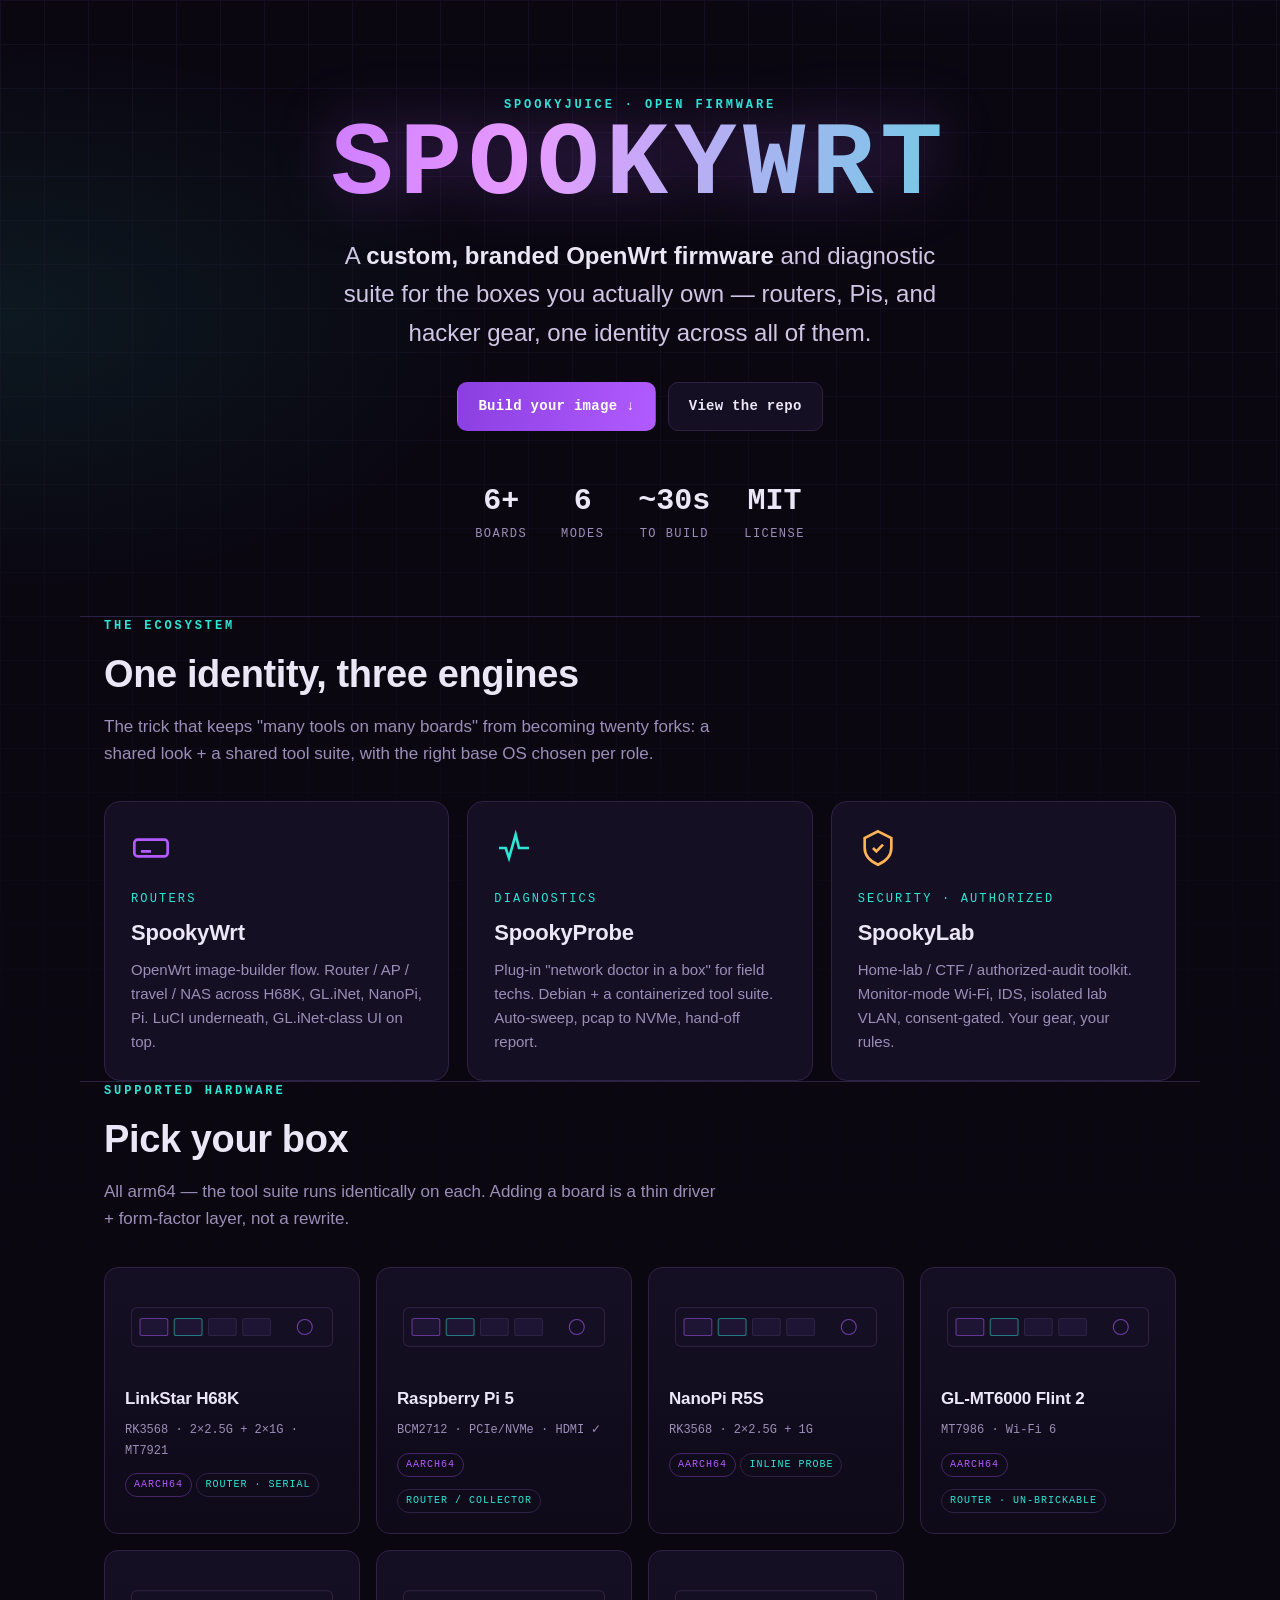
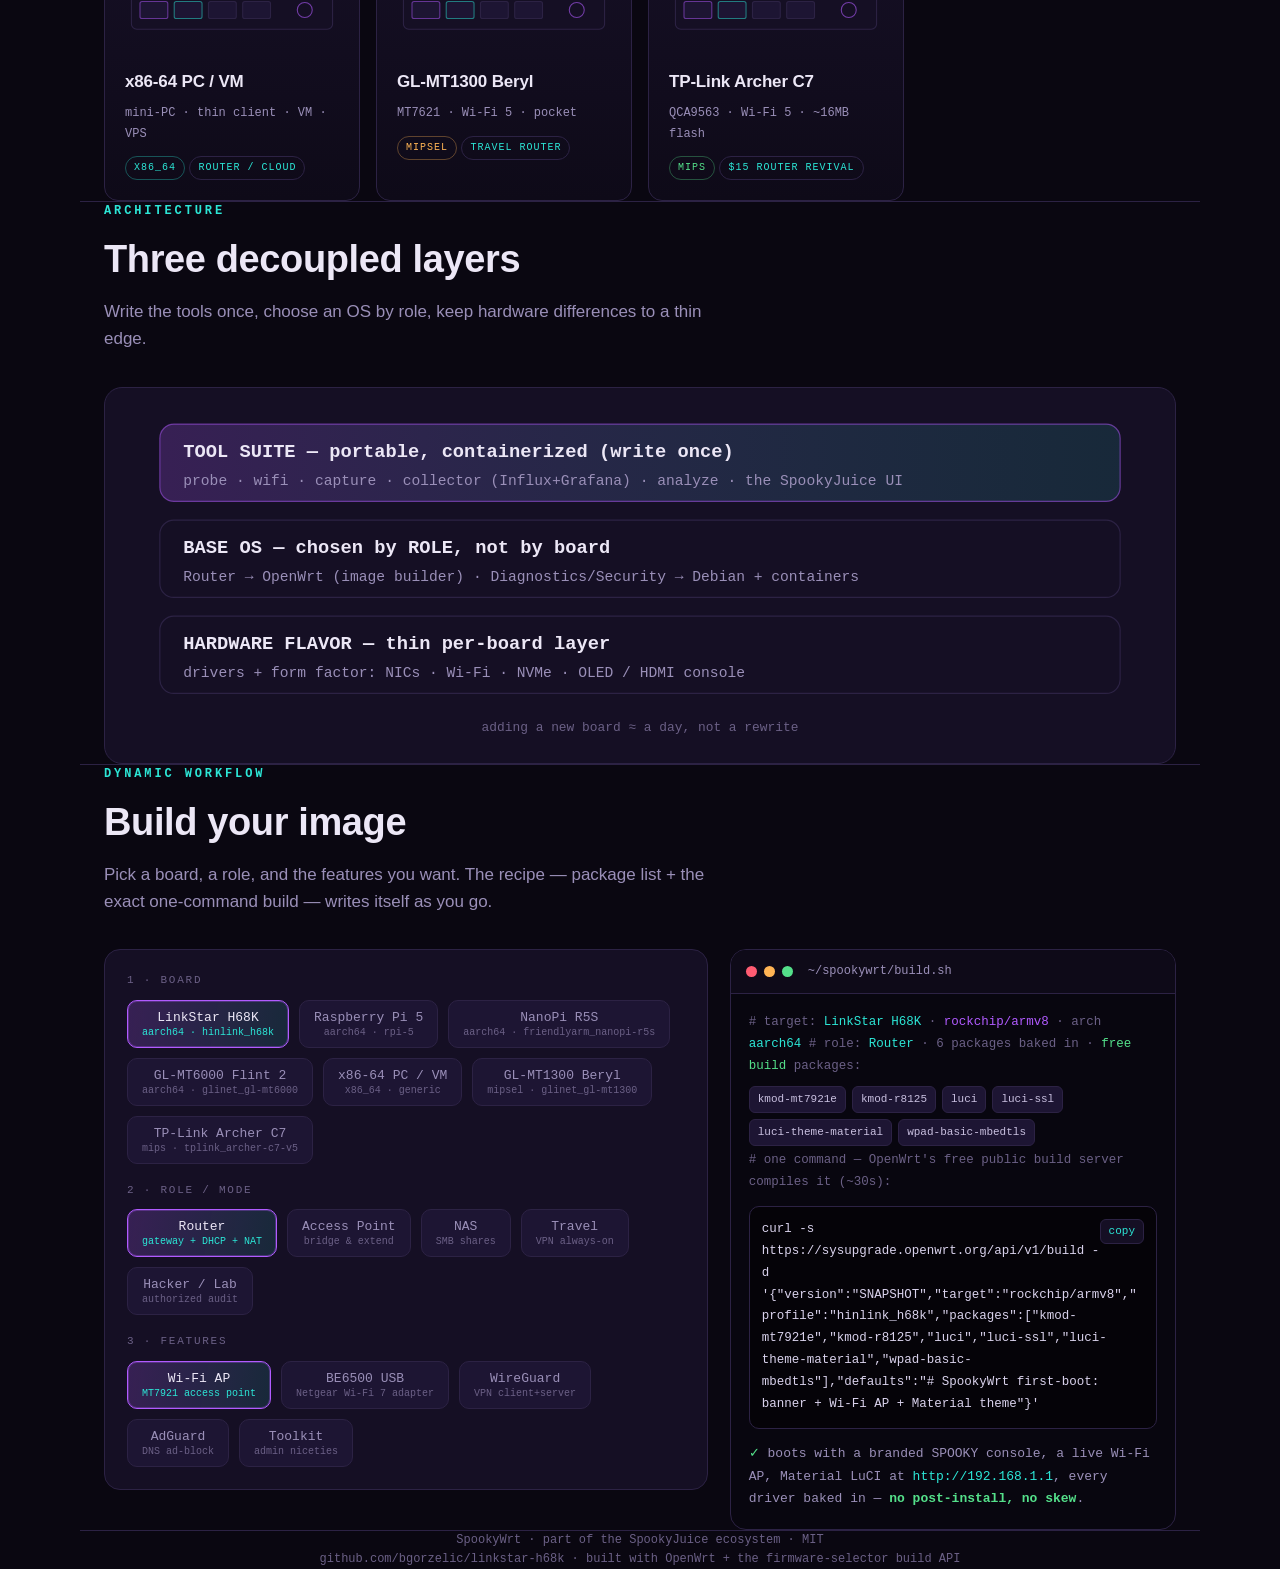
==== index.html @ 817afaa2 "chore(pages): add root redirect to the showcase + .nojekyll for static serving Root index.html redir" ====
<!DOCTYPE html>
<html lang="en">
<head>
  <meta charset="utf-8">
  <meta name="viewport" content="width=device-width, initial-scale=1">
  <meta http-equiv="refresh" content="0; url=./showcase/">
  <link rel="canonical" href="./showcase/">
  <title>SpookyWrt — LinkStar H68K (RK3568)</title>
</head>
<body style="background:#0a0711;color:#ece7f6;font-family:-apple-system,Segoe UI,Roboto,sans-serif;text-align:center;padding:20vh 24px">
  Redirecting to the <a href="./showcase/" style="color:#2ce6d6">SpookyWrt showcase</a>…
</body>
</html>
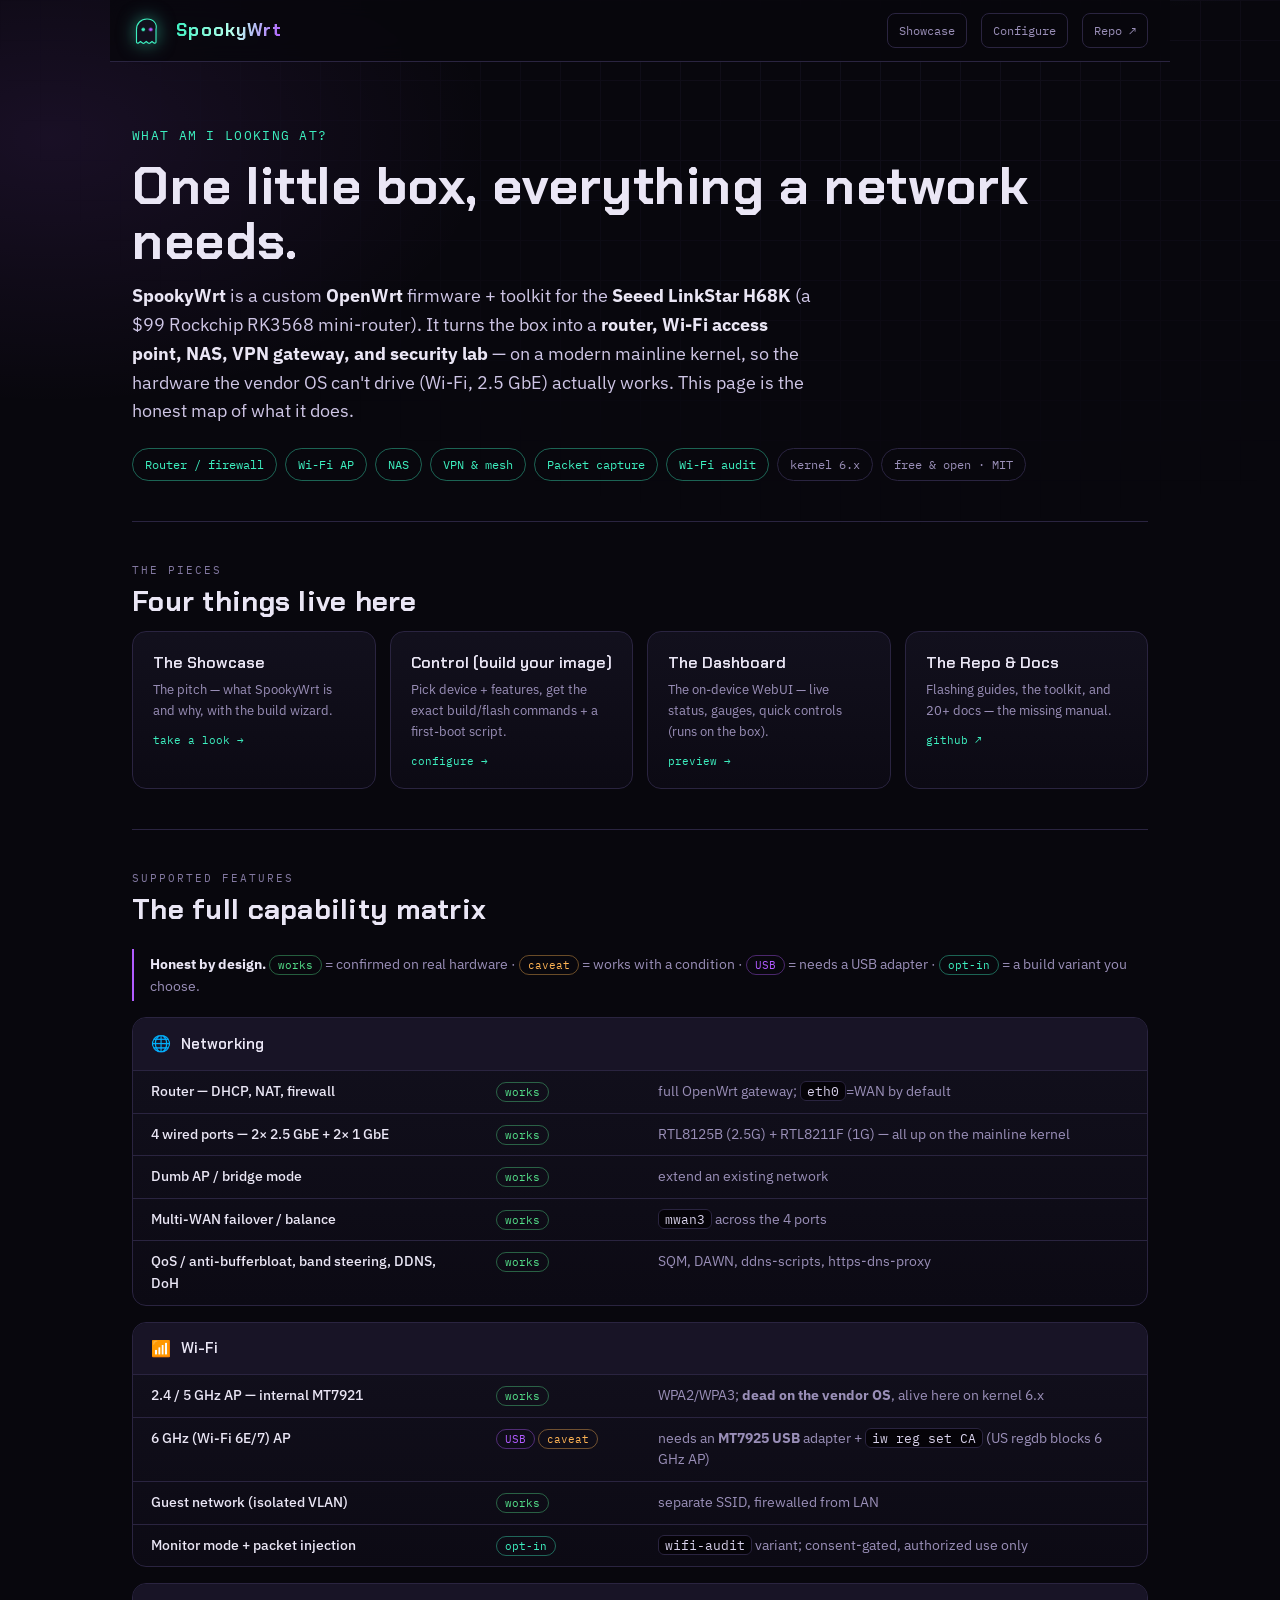
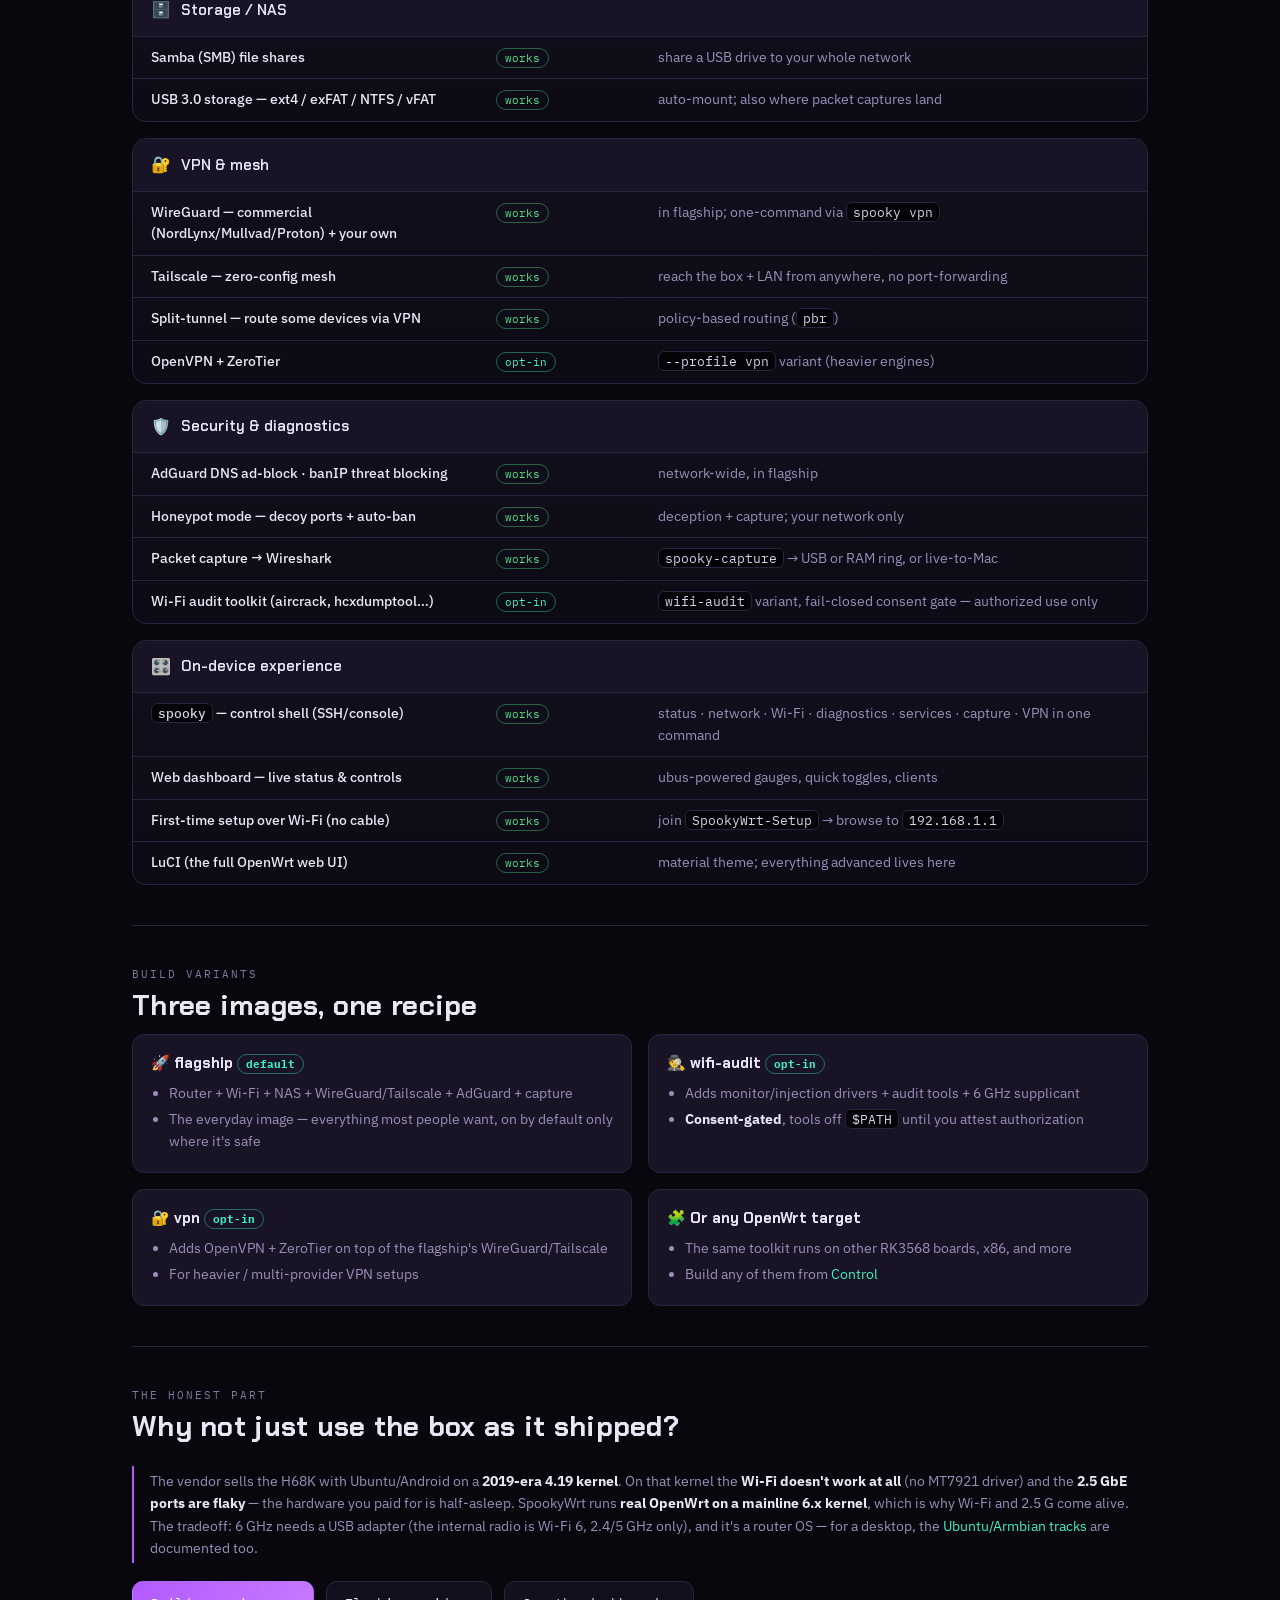
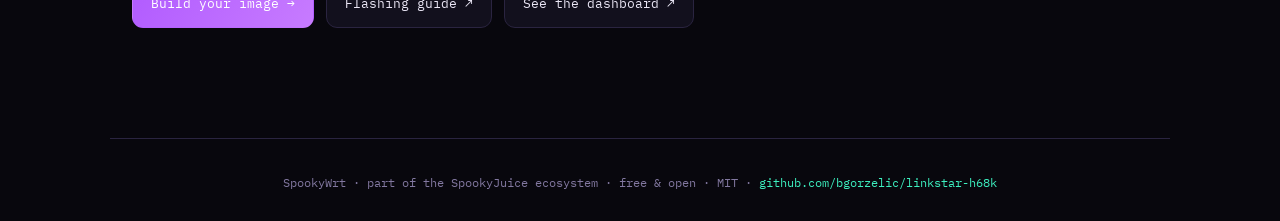
==== commit 05eaae35: "feat(site): add an Overview page answering 'what am I looking at?' + make it the homepage New overvi" ====
--- a/index.html
+++ b/index.html
@@ -3,11 +3,11 @@
 <head>
   <meta charset="utf-8">
   <meta name="viewport" content="width=device-width, initial-scale=1">
-  <meta http-equiv="refresh" content="0; url=./showcase/">
-  <link rel="canonical" href="./showcase/">
+  <meta http-equiv="refresh" content="0; url=./overview/">
+  <link rel="canonical" href="./overview/">
   <title>SpookyWrt — LinkStar H68K (RK3568)</title>
 </head>
-<body style="background:#0a0711;color:#ece7f6;font-family:-apple-system,Segoe UI,Roboto,sans-serif;text-align:center;padding:20vh 24px">
-  Redirecting to the <a href="./showcase/" style="color:#2ce6d6">SpookyWrt showcase</a>…
+<body style="background:#08070d;color:#eae6f5;font-family:-apple-system,Segoe UI,Roboto,sans-serif;text-align:center;padding:20vh 24px">
+  Redirecting to the <a href="./overview/" style="color:#3df0c0">SpookyWrt overview</a>…
 </body>
 </html>
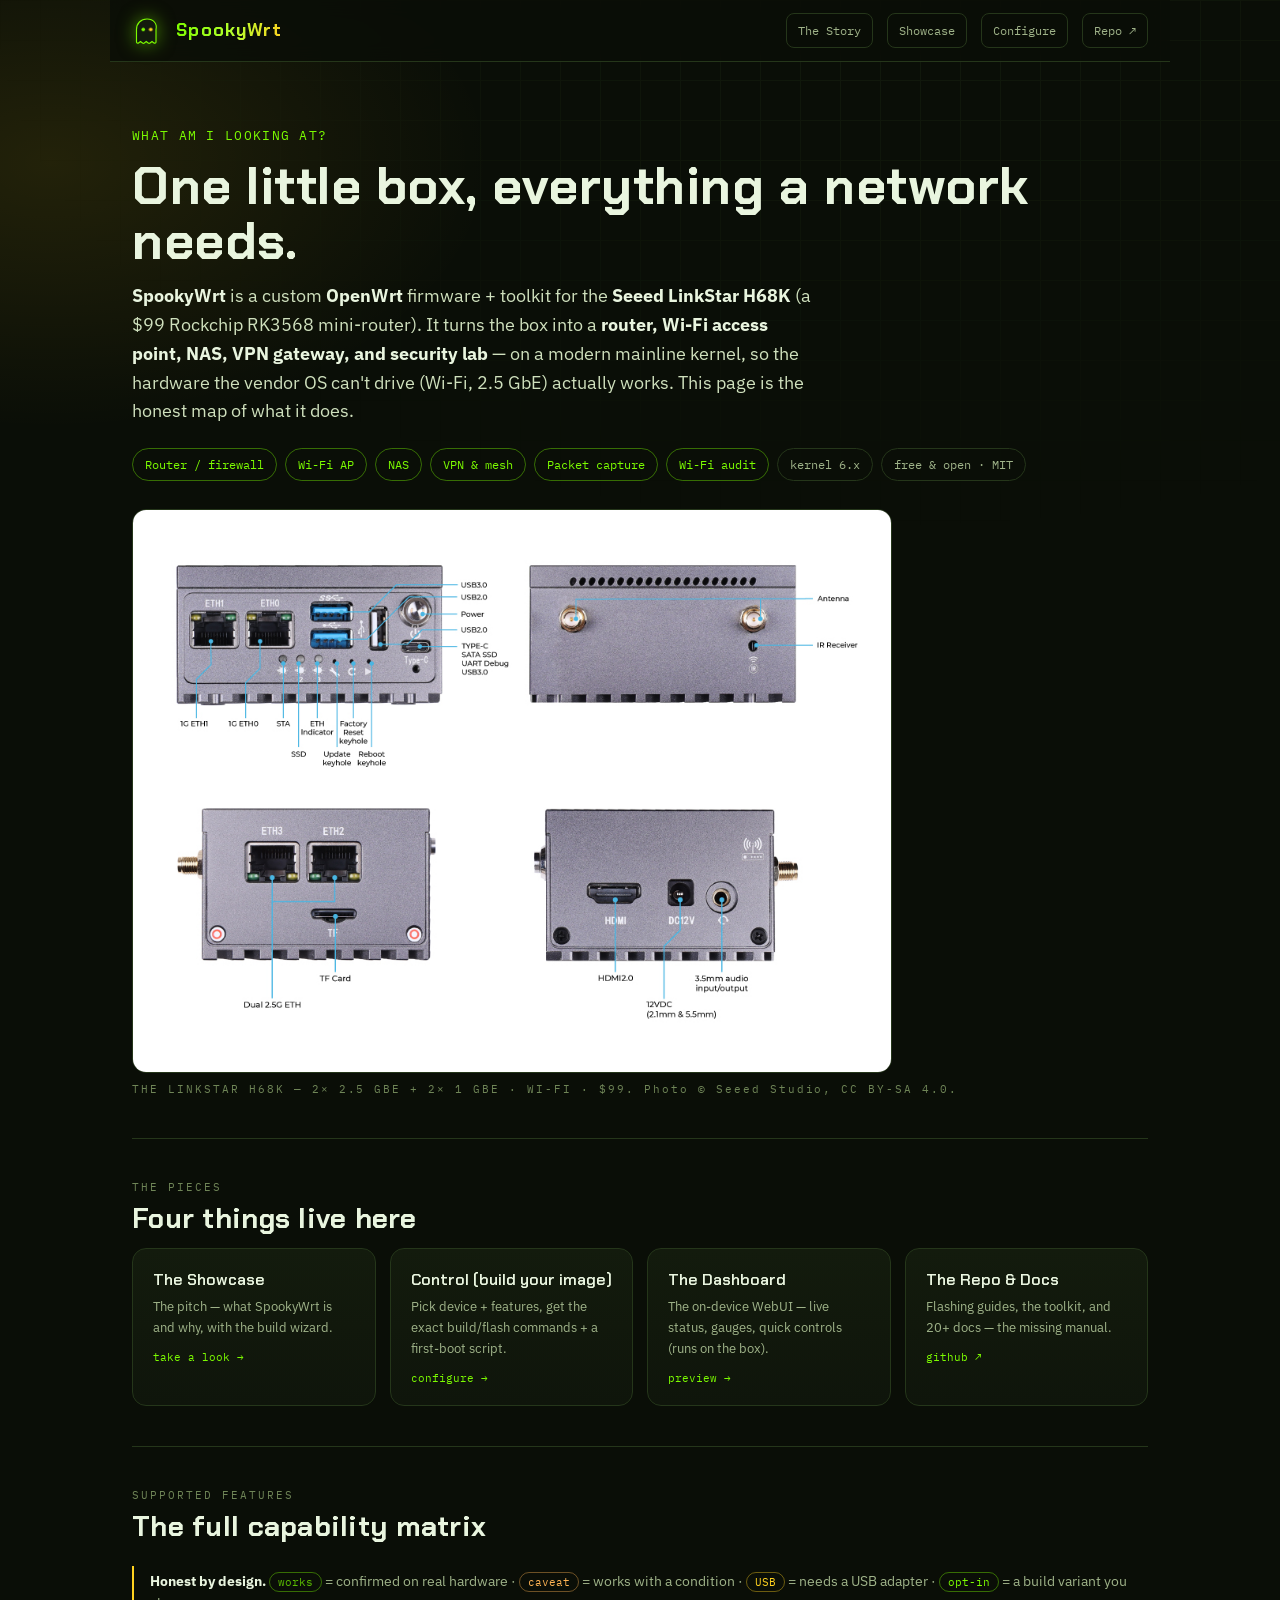
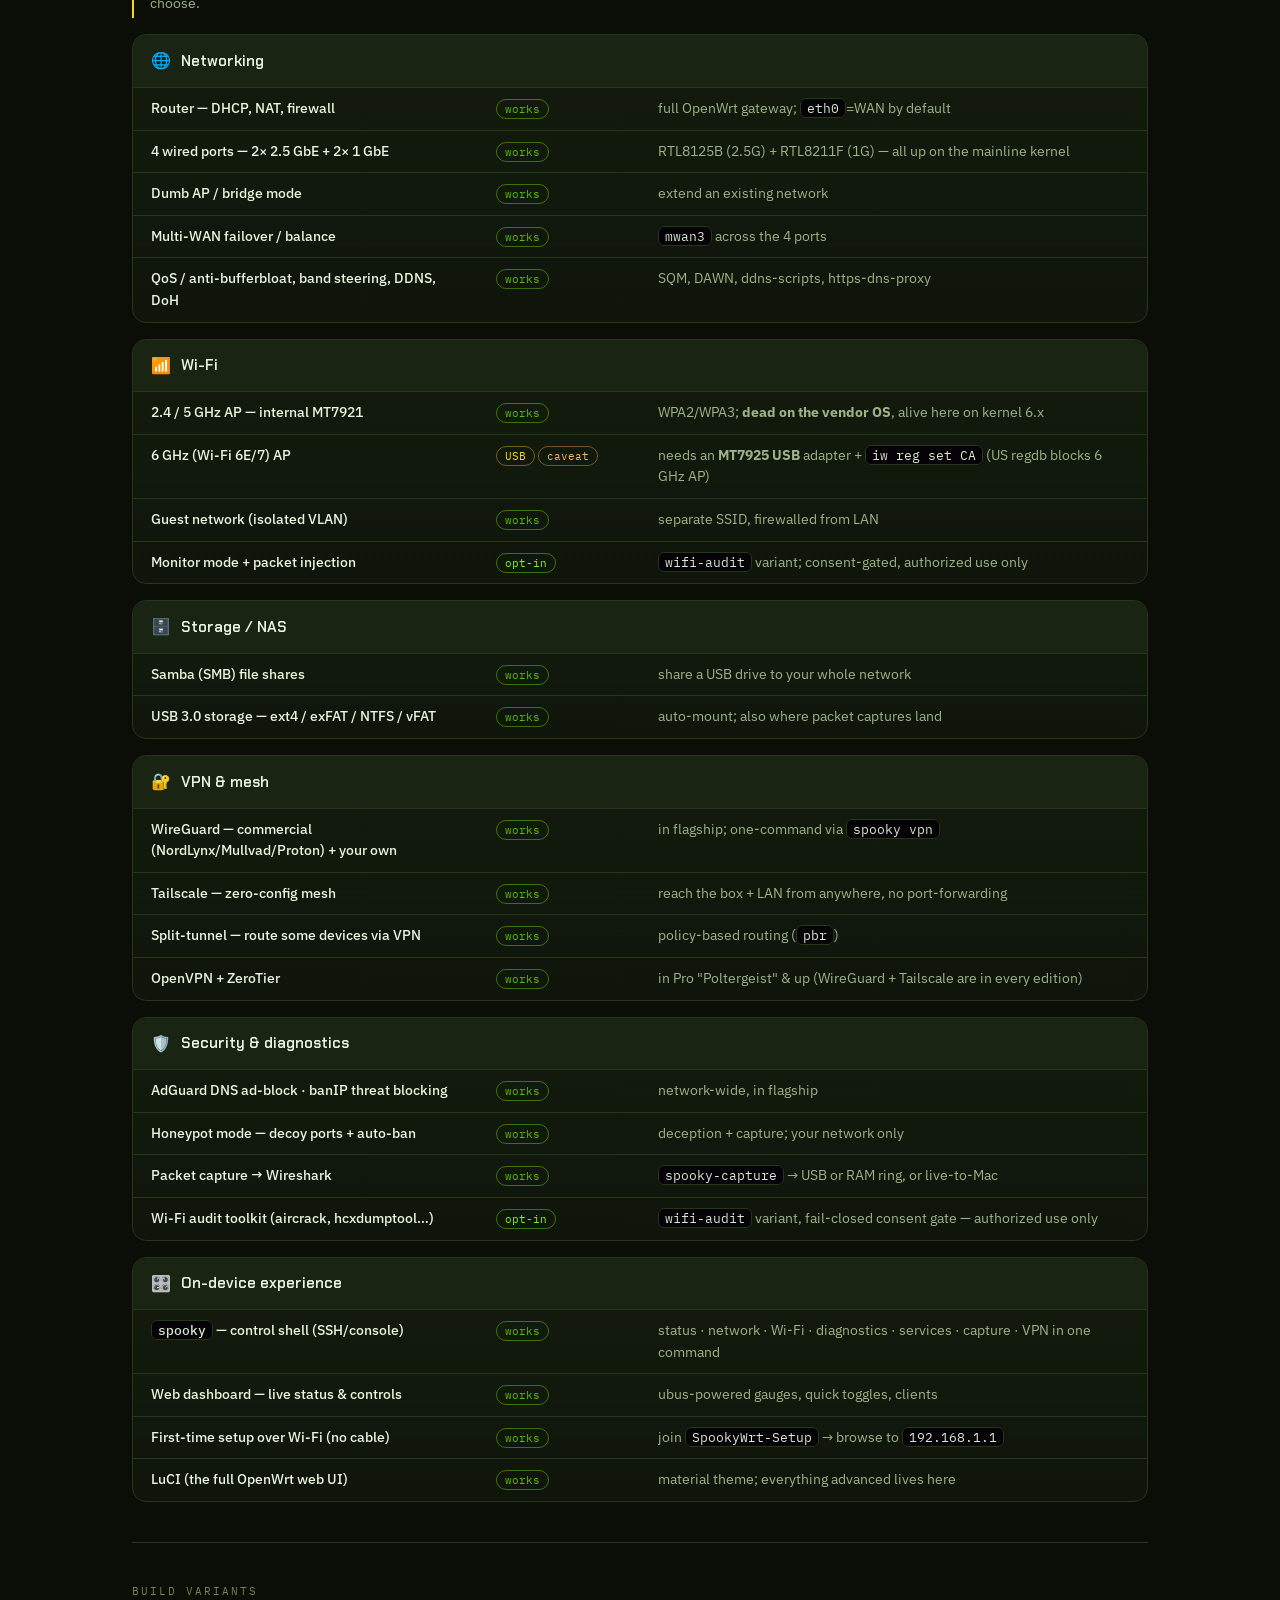
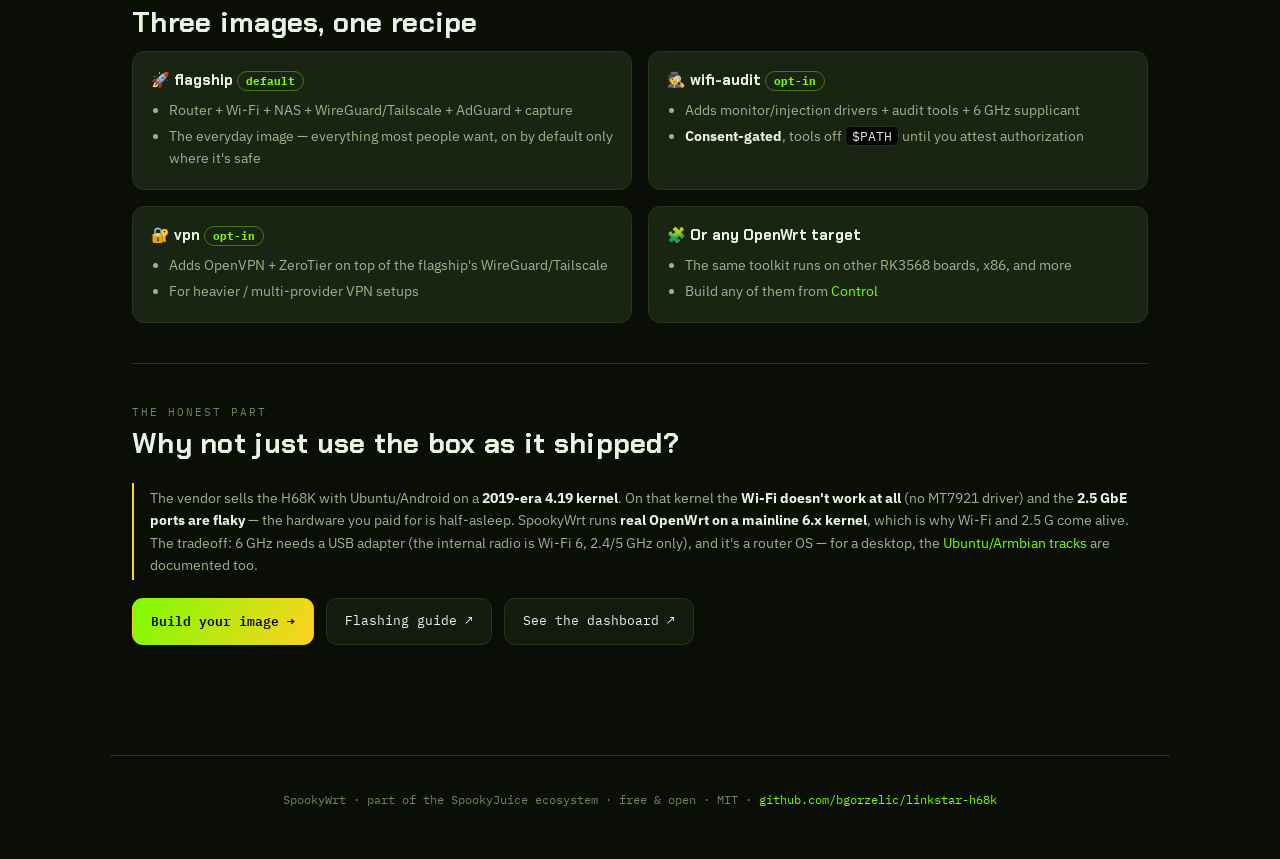
==== commit bb41250a: "style(site): unify every web surface onto the SpookyJuice slime palette The overview, on-device dash" ====
--- a/index.html
+++ b/index.html
@@ -7,7 +7,7 @@
   <link rel="canonical" href="./overview/">
   <title>SpookyWrt — LinkStar H68K (RK3568)</title>
 </head>
-<body style="background:#08070d;color:#eae6f5;font-family:-apple-system,Segoe UI,Roboto,sans-serif;text-align:center;padding:20vh 24px">
-  Redirecting to the <a href="./overview/" style="color:#3df0c0">SpookyWrt overview</a>…
+<body style="background:#0a0e07;color:#e9f5df;font-family:-apple-system,Segoe UI,Roboto,sans-serif;text-align:center;padding:20vh 24px">
+  Redirecting to the <a href="./overview/" style="color:#7cfc00">SpookyWrt overview</a>…
 </body>
 </html>
